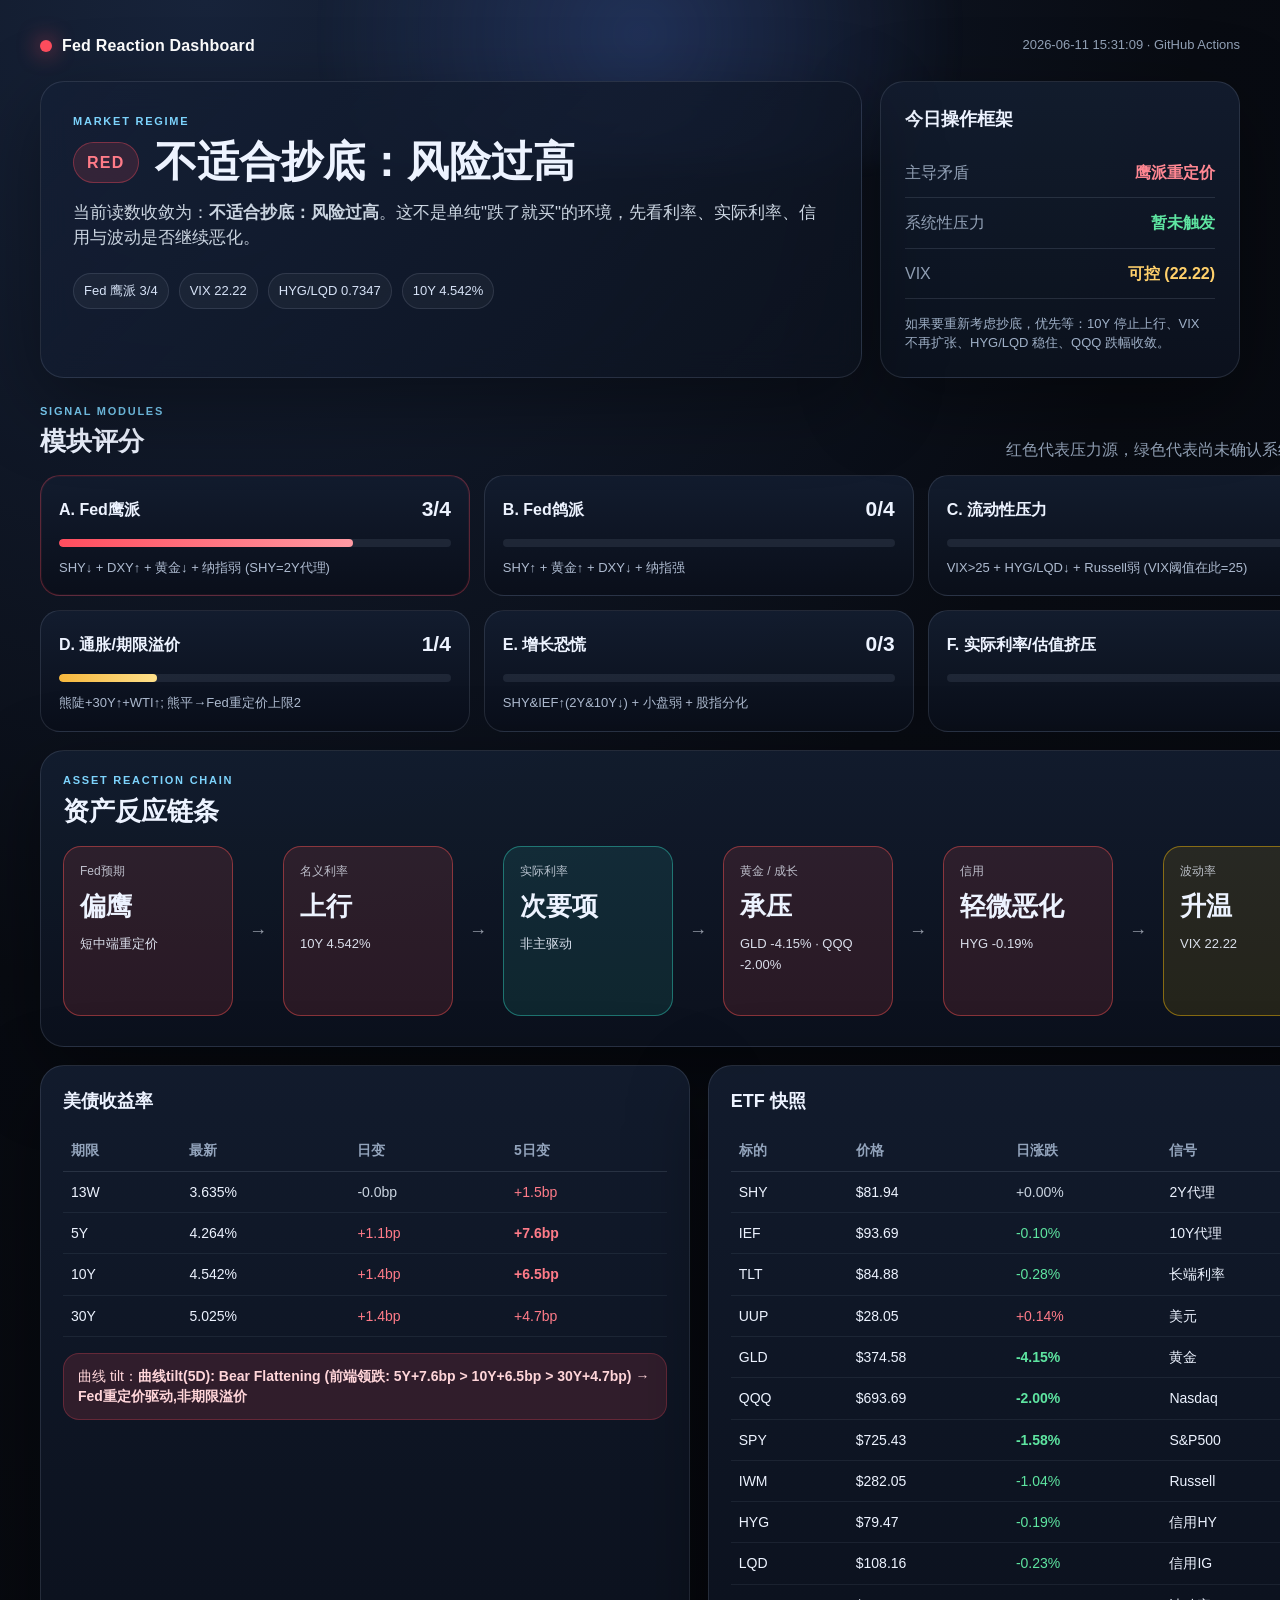
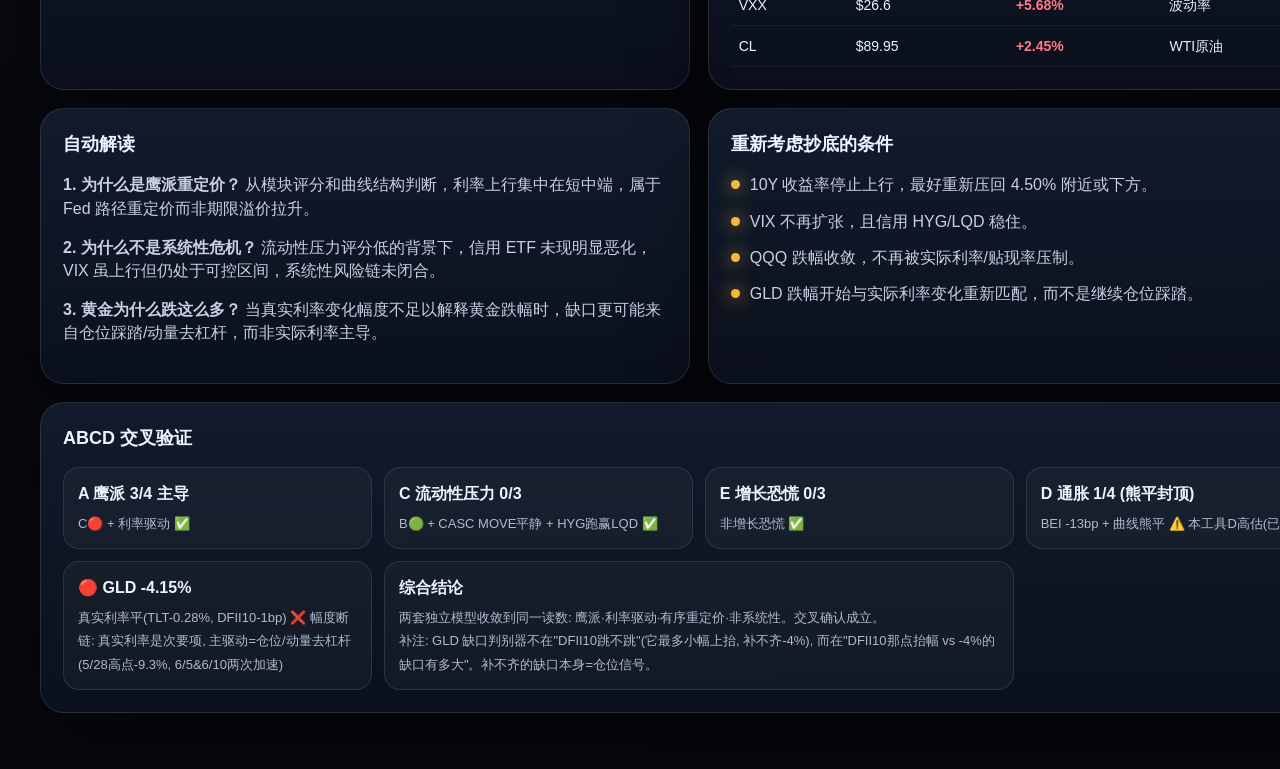
==== fed-reaction-dashboard/docs/index.html @ c5c2d690 "Fed reaction function dashboard - clean init (2026-06-11)" ====
<!doctype html>
<html lang="zh-CN">
<head>
  <meta charset="utf-8" />
  <meta name="viewport" content="width=device-width, initial-scale=1" />
  <title>Fed Reaction Dashboard</title>
  <link rel="stylesheet" href="assets/style.css" />
</head>
<body>
  <div class="app-shell">
    <header class="hero">
      <div class="hero-glow"></div>
      <nav class="topbar">
        <div class="brand">
          <span class="brand-dot"></span>
          <span>Fed Reaction Dashboard</span>
        </div>
        <div class="timestamp">2026-06-11 15:31:09 · GitHub Actions</div>
      </nav>

      <section class="hero-grid">
        <div class="hero-main card glass">
          <div class="eyebrow">Market Regime</div>
          <div class="status-row">
            <span class="status-pill red">RED</span>
            <h1>不适合抄底：风险过高</h1>
          </div>
          <p class="hero-copy">当前读数收敛为：<strong>不适合抄底：风险过高</strong>。这不是单纯"跌了就买"的环境，先看利率、实际利率、信用与波动是否继续恶化。</p>
          <div class="hero-tags">
            <span>Fed 鹰派 3/4</span>
            <span>VIX 22.22</span>
            <span>HYG/LQD 0.7347</span>
            <span>10Y 4.542%</span>
          </div>
        </div>

        <aside class="decision card">
          <div class="card-title">今日操作框架</div>
                    <div class="decision-line danger">
            <span>主导矛盾</span>
            <strong>鹰派重定价</strong>
          </div>
          <div class="decision-line ok">
            <span>系统性压力</span>
            <strong>暂未触发</strong>
          </div>
          <div class="decision-line warn">
            <span>VIX</span>
            <strong>可控 (22.22)</strong>
          </div>
          <p class="small-note">如果要重新考虑抄底，优先等：10Y 停止上行、VIX 不再扩张、HYG/LQD 稳住、QQQ 跌幅收敛。</p>
        </aside>
      </section>
    </header>

    <main>
      <section class="score-section">
        <div class="section-head">
          <div>
            <div class="eyebrow">Signal Modules</div>
            <h2>模块评分</h2>
          </div>
          <p>红色代表压力源，绿色代表尚未确认系统性风险。</p>
        </div>

        <div class="score-grid">
                    <article class="score-card hot">
            <div class="score-top"><span>A. Fed鹰派</span><b>3/4</b></div>
            <div class="meter"><span style="width:75%"></span></div>
            <p>SHY↓ + DXY↑ + 黄金↓ + 纳指弱 (SHY=2Y代理)</p>
          </article>
          <article class="score-card mute">
            <div class="score-top"><span>B. Fed鸽派</span><b>0/4</b></div>
            <div class="meter"><span style="width:0%"></span></div>
            <p>SHY↑ + 黄金↑ + DXY↓ + 纳指强</p>
          </article>
          <article class="score-card ok">
            <div class="score-top"><span>C. 流动性压力</span><b>0/3</b></div>
            <div class="meter"><span style="width:0%"></span></div>
            <p>VIX>25 + HYG/LQD↓ + Russell弱 (VIX阈值在此=25)</p>
          </article>
          <article class="score-card calm">
            <div class="score-top"><span>D. 通胀/期限溢价</span><b>1/4</b></div>
            <div class="meter"><span style="width:25%"></span></div>
            <p>熊陡+30Y↑+WTI↑; 熊平→Fed重定价上限2</p>
          </article>
          <article class="score-card ok">
            <div class="score-top"><span>E. 增长恐慌</span><b>0/3</b></div>
            <div class="meter"><span style="width:0%"></span></div>
            <p>SHY&IEF↑(2Y&10Y↓) + 小盘弱 + 股指分化</p>
          </article>
          <article class="score-card calm">
            <div class="score-top"><span>F. 实际利率/估值挤压</span><b>0/4</b></div>
            <div class="meter"><span style="width:0%"></span></div>
            <p></p>
          </article>
        </div>
      </section>

      <section class="chain-section card">
        <div class="section-head compact">
          <div>
            <div class="eyebrow">Asset Reaction Chain</div>
            <h2>资产反应链条</h2>
          </div>
        </div>
        <div class="chain-scroll">
          <div class="asset-chain">
                      <div class="chain-card danger">
              <div class="chain-label">Fed预期</div>
              <div class="chain-title">偏鹰</div>
              <div class="chain-value">短中端重定价</div>
            </div>
            <div class="chain-arrow">→</div>
            <div class="chain-card danger">
              <div class="chain-label">名义利率</div>
              <div class="chain-title">上行</div>
              <div class="chain-value">10Y 4.542%</div>
            </div>
            <div class="chain-arrow">→</div>
            <div class="chain-card neutral">
              <div class="chain-label">实际利率</div>
              <div class="chain-title">次要项</div>
              <div class="chain-value">非主驱动</div>
            </div>
            <div class="chain-arrow">→</div>
            <div class="chain-card danger">
              <div class="chain-label">黄金 / 成长</div>
              <div class="chain-title">承压</div>
              <div class="chain-value">GLD -4.15% · QQQ -2.00%</div>
            </div>
            <div class="chain-arrow">→</div>
            <div class="chain-card danger">
              <div class="chain-label">信用</div>
              <div class="chain-title">轻微恶化</div>
              <div class="chain-value">HYG -0.19%</div>
            </div>
            <div class="chain-arrow">→</div>
            <div class="chain-card warning">
              <div class="chain-label">波动率</div>
              <div class="chain-title">升温</div>
              <div class="chain-value">VIX 22.22</div>
            </div>
          </div>
        </div>
      </section>

      <section class="data-grid">
                <article class="card table-card">
          <div class="card-title">美债收益率</div>
          <table>
            <thead><tr><th>期限</th><th>最新</th><th>日变</th><th>5日变</th></tr></thead>
            <tbody>
              <tr><td>13W</td><td>3.635%</td><td class="flat">-0.0bp</td><td class="up">+1.5bp</td></tr>
              <tr><td>5Y</td><td>4.264%</td><td class="up">+1.1bp</td><td class="up strong">+7.6bp</td></tr>
              <tr><td>10Y</td><td>4.542%</td><td class="up">+1.4bp</td><td class="up strong">+6.5bp</td></tr>
              <tr><td>30Y</td><td>5.025%</td><td class="up">+1.4bp</td><td class="up">+4.7bp</td></tr>
            </tbody>
          </table>
          <div class="insight danger-soft">曲线 tilt：<strong>曲线tilt(5D): Bear Flattening (前端领跌: 5Y+7.6bp > 10Y+6.5bp > 30Y+4.7bp) → Fed重定价驱动,非期限溢价</strong></div>        </article>
                <article class="card table-card">
          <div class="card-title">ETF 快照</div>
          <table>
            <thead><tr><th>标的</th><th>价格</th><th>日涨跌</th><th>信号</th></tr></thead>
            <tbody>
              <tr><td>SHY</td><td>$81.94</td><td class="flat">+0.00%</td><td>2Y代理</td></tr>
              <tr><td>IEF</td><td>$93.69</td><td class="down">-0.10%</td><td>10Y代理</td></tr>
              <tr><td>TLT</td><td>$84.88</td><td class="down">-0.28%</td><td>长端利率</td></tr>
              <tr><td>UUP</td><td>$28.05</td><td class="up">+0.14%</td><td>美元</td></tr>
              <tr><td>GLD</td><td>$374.58</td><td class="down strong">-4.15%</td><td>黄金</td></tr>
              <tr><td>QQQ</td><td>$693.69</td><td class="down strong">-2.00%</td><td>Nasdaq</td></tr>
              <tr><td>SPY</td><td>$725.43</td><td class="down strong">-1.58%</td><td>S&P500</td></tr>
              <tr><td>IWM</td><td>$282.05</td><td class="down">-1.04%</td><td>Russell</td></tr>
              <tr><td>HYG</td><td>$79.47</td><td class="down">-0.19%</td><td>信用HY</td></tr>
              <tr><td>LQD</td><td>$108.16</td><td class="down">-0.23%</td><td>信用IG</td></tr>
              <tr><td>VXX</td><td>$26.6</td><td class="up strong">+5.68%</td><td>波动率</td></tr>
              <tr><td>CL</td><td>$89.95</td><td class="up strong">+2.45%</td><td>WTI原油</td></tr>
            </tbody>
          </table>
        </article>
      </section>

      <section class="explain-grid">
        <article class="card explain-card">
          <div class="card-title">自动解读</div>
          <p><strong>1. 为什么是鹰派重定价？</strong> 从模块评分和曲线结构判断，利率上行集中在短中端，属于 Fed 路径重定价而非期限溢价拉升。</p>
<p><strong>2. 为什么不是系统性危机？</strong> 流动性压力评分低的背景下，信用 ETF 未现明显恶化，VIX 虽上行但仍处于可控区间，系统性风险链未闭合。</p>
<p><strong>3. 黄金为什么跌这么多？</strong> 当真实利率变化幅度不足以解释黄金跌幅时，缺口更可能来自仓位踩踏/动量去杠杆，而非实际利率主导。</p>
        </article>

        <article class="card watch-card">
          <div class="card-title">重新考虑抄底的条件</div>
          <ul class="watch-list">
                        <li><span></span>10Y 收益率停止上行，最好重新压回 4.50% 附近或下方。</li>
            <li><span></span>VIX 不再扩张，且信用 HYG/LQD 稳住。</li>
            <li><span></span>QQQ 跌幅收敛，不再被实际利率/贴现率压制。</li>
            <li><span></span>GLD 跌幅开始与实际利率变化重新匹配，而不是继续仓位踩踏。</li>
          </ul>
        </article>
      </section>

      <section class="cross card">
        <div class="card-title">ABCD 交叉验证</div>
        <div class="cross-grid">
                    <div><b>A 鹰派 3/4 主导</b><span>C🔴 + 利率驱动 ✅</span></div>
          <div><b>C 流动性压力 0/3</b><span>B🟢 + CASC MOVE平静 + HYG跑赢LQD ✅</span></div>
          <div><b>E 增长恐慌 0/3</b><span>非增长恐慌 ✅</span></div>
          <div><b>D 通胀 1/4 (熊平封顶)</b><span>BEI -13bp + 曲线熊平 ⚠️ 本工具D高估(已修正)</span></div>
          <div><b>🔴 GLD -4.15%</b><span>真实利率平(TLT-0.28%, DFII10-1bp) ❌ 幅度断链: 真实利率是次要项, 主驱动=仓位/动量去杠杆(5/28高点-9.3%, 6/5&6/10两次加速)</span></div>
          <div class="wide"><b>综合结论</b><span>两套独立模型收敛到同一读数: 鹰派·利率驱动·有序重定价·非系统性。交叉确认成立。<br>补注: GLD 缺口判别器不在"DFII10跳不跳"(它最多小幅上抬, 补不齐-4%), 而在"DFII10那点抬幅 vs -4%的缺口有多大"。补不齐的缺口本身=仓位信号。</span></div>
        </div>
      </section>
    </main>
  </div>

  <script src="assets/app.js"></script>
</body>
</html>
---- fed-reaction-dashboard/docs/assets/style.css ----
:root{
  --bg:#080b12;
  --panel:#101725;
  --panel2:#131d2f;
  --text:#edf3ff;
  --muted:#94a3b8;
  --line:rgba(148,163,184,.18);
  --red:#ff4d5e;
  --red-soft:rgba(255,77,94,.14);
  --green:#31d084;
  --green-soft:rgba(49,208,132,.13);
  --amber:#f6b73c;
  --amber-soft:rgba(246,183,60,.14);
  --blue:#65a7ff;
  --shadow:0 24px 80px rgba(0,0,0,.38);
}
*{box-sizing:border-box}
body{margin:0;background:radial-gradient(circle at 16% 0%,#17233a 0,#080b12 38%,#06070b 100%);color:var(--text);font-family:-apple-system,BlinkMacSystemFont,"Segoe UI","PingFang SC","Microsoft YaHei",Arial,sans-serif;line-height:1.45}
.app-shell{max-width:1240px;margin:0 auto;padding:24px 20px 56px}
.hero{position:relative;padding:10px 0 18px}.hero-glow{position:absolute;inset:-120px 10% auto 10%;height:260px;background:radial-gradient(circle,rgba(92,137,255,.22),transparent 65%);filter:blur(8px);pointer-events:none}.topbar{position:relative;display:flex;justify-content:space-between;align-items:center;gap:20px;margin-bottom:24px;color:var(--muted)}
.brand{display:flex;align-items:center;gap:10px;color:#fff;font-weight:800;letter-spacing:.2px}.brand-dot{width:12px;height:12px;border-radius:50%;background:var(--red);box-shadow:0 0 22px var(--red)}.timestamp{font-size:13px}.hero-grid{position:relative;display:grid;grid-template-columns:1fr 360px;gap:18px}.card{background:linear-gradient(180deg,rgba(19,29,47,.92),rgba(12,18,30,.92));border:1px solid var(--line);border-radius:24px;box-shadow:var(--shadow)}.glass{background:linear-gradient(135deg,rgba(20,31,53,.86),rgba(12,18,30,.72));backdrop-filter:blur(14px)}.hero-main{padding:32px}.eyebrow{text-transform:uppercase;letter-spacing:.16em;font-size:11px;color:#7dd3fc;font-weight:800}.status-row{display:flex;align-items:center;gap:16px;margin:10px 0 12px;flex-wrap:wrap}.status-row h1{font-size:42px;line-height:1.05;margin:0}.status-pill{display:inline-flex;align-items:center;justify-content:center;border-radius:999px;padding:8px 13px;font-weight:900;letter-spacing:.08em}.status-pill.red{background:var(--red-soft);color:#ff7b88;border:1px solid rgba(255,77,94,.36)}.status-pill.green{background:var(--green-soft);color:#5ee5a1;border:1px solid rgba(49,208,132,.36)}.status-pill.yellow{background:var(--amber-soft);color:#ffd06b;border:1px solid rgba(246,183,60,.36)}.status-pill.deepred{background:rgba(255,26,26,.18);color:#ff4d4d;border:1px solid rgba(255,26,26,.45);box-shadow:0 0 18px rgba(255,26,26,.25)}.hero-copy{font-size:17px;color:#cbd5e1;max-width:790px}.hero-tags{display:flex;gap:10px;flex-wrap:wrap;margin-top:22px}.hero-tags span{padding:8px 10px;border:1px solid var(--line);border-radius:999px;background:rgba(255,255,255,.04);font-size:13px;color:#d7e3f7}.decision{padding:24px}.card-title{font-weight:900;font-size:18px;margin-bottom:16px}.decision-line{display:flex;justify-content:space-between;gap:12px;padding:13px 0;border-bottom:1px solid var(--line)}.decision-line span{color:var(--muted)}.decision-line.danger strong{color:#ff8792}.decision-line.ok strong{color:#5ee5a1}.decision-line.warn strong{color:#ffd06b}.small-note{font-size:13px;color:#9fb0c7;margin:16px 0 0}
main{display:grid;gap:18px}.section-head{display:flex;align-items:end;justify-content:space-between;gap:20px;margin:8px 0 14px}.section-head h2{margin:4px 0 0;font-size:26px}.section-head p{margin:0;color:var(--muted)}.score-grid{display:grid;grid-template-columns:repeat(3,1fr);gap:14px}.score-card{padding:18px;border-radius:20px;background:linear-gradient(180deg,rgba(19,29,47,.96),rgba(10,15,26,.96));border:1px solid var(--line)}.score-top{display:flex;justify-content:space-between;gap:10px;align-items:center;font-weight:900}.score-top b{font-size:21px}.score-card p{color:#aebbd0;font-size:13px;margin:12px 0 0}.meter{height:8px;border-radius:999px;background:rgba(148,163,184,.13);overflow:hidden;margin-top:14px}.meter span{display:block;height:100%;border-radius:999px;background:var(--muted)}.score-card.hot{border-color:rgba(255,77,94,.32);box-shadow:inset 0 0 0 1px rgba(255,77,94,.07)}.score-card.hot .meter span{background:linear-gradient(90deg,#ff4d5e,#ff9aa3)}.score-card.warn .meter span,.score-card.calm .meter span{background:linear-gradient(90deg,#f6b73c,#ffe08a)}.score-card.ok .meter span{background:linear-gradient(90deg,#31d084,#87f5bd)}.score-card.mute .meter span{background:#475569}
.chain-section{padding:22px}.compact{margin:0 0 16px}.chain-scroll{width:100%;overflow-x:auto;padding-bottom:8px}.asset-chain{display:flex;align-items:stretch;gap:14px;min-width:max-content}.chain-card{flex:0 0 170px;min-width:170px;min-height:170px;padding:16px;border-radius:18px;background:rgba(255,255,255,.04);border:1px solid rgba(255,255,255,.12);box-sizing:border-box;writing-mode:horizontal-tb;word-break:keep-all;overflow-wrap:normal;white-space:normal}.chain-label,.chain-title,.chain-value{writing-mode:horizontal-tb;transform:none;word-break:keep-all;overflow-wrap:break-word}.chain-label{font-size:12px;opacity:.75;margin-bottom:10px}.chain-title{font-size:26px;font-weight:800;line-height:1.2;margin-bottom:12px}.chain-value{font-size:13px;line-height:1.6;opacity:.9}.chain-arrow{flex:0 0 22px;display:flex;align-items:center;justify-content:center;opacity:.6;font-size:18px}.chain-card.danger{border-color:rgba(255,82,82,.45);background:rgba(255,82,82,.12)}.chain-card.warning{border-color:rgba(255,193,7,.45);background:rgba(255,193,7,.10)}.chain-card.neutral{border-color:rgba(50,210,190,.45);background:rgba(50,210,190,.10)}@media(max-width:768px){.chain-card{flex-basis:155px;min-width:155px}.chain-title{font-size:22px}}
.data-grid,.explain-grid{display:grid;grid-template-columns:1fr 1fr;gap:18px}.table-card{padding:22px;overflow:hidden}table{width:100%;border-collapse:collapse;font-size:14px}th{text-align:left;color:#93a4bc;font-weight:800;border-bottom:1px solid var(--line);padding:10px 8px}td{padding:10px 8px;border-bottom:1px solid rgba(148,163,184,.10)}tr:hover td{background:rgba(255,255,255,.03)}.up{color:#ff7b88}.down{color:#5ee5a1}.flat{color:#cbd5e1}.strong{font-weight:900}.insight{margin-top:16px;padding:12px 14px;border-radius:16px;font-size:14px}.danger-soft{background:var(--red-soft);border:1px solid rgba(255,77,94,.25);color:#ffd5d9}.explain-card,.watch-card,.cross{padding:22px}.explain-card p{color:#c6d1e2}.watch-list{list-style:none;padding:0;margin:0;display:grid;gap:13px}.watch-list li{display:flex;gap:10px;color:#c6d1e2}.watch-list li span{width:9px;height:9px;border-radius:50%;background:var(--amber);margin-top:7px;box-shadow:0 0 18px var(--amber);flex:0 0 auto}.cross-grid{display:grid;grid-template-columns:repeat(4,1fr);gap:12px}.cross-grid div{padding:14px;border:1px solid var(--line);border-radius:16px;background:rgba(255,255,255,.035)}.cross-grid b{display:block;margin-bottom:6px}.cross-grid span{color:#aebbd0;font-size:13px}.cross-grid .wide{grid-column:span 2}
@media(max-width:980px){.hero-grid,.data-grid,.explain-grid{grid-template-columns:1fr}.score-grid{grid-template-columns:1fr 1fr}.cross-grid{grid-template-columns:1fr 1fr}.status-row h1{font-size:34px}.topbar{align-items:flex-start;flex-direction:column;gap:8px}}
@media(max-width:620px){.app-shell{padding:16px 12px 36px}.hero-main{padding:22px}.decision,.table-card,.explain-card,.watch-card,.cross,.chain-section{padding:18px}.score-grid,.cross-grid{grid-template-columns:1fr}.cross-grid .wide{grid-column:auto}.status-row h1{font-size:28px}table{font-size:12px}th,td{padding:8px 6px}.hero-tags span{font-size:12px}}
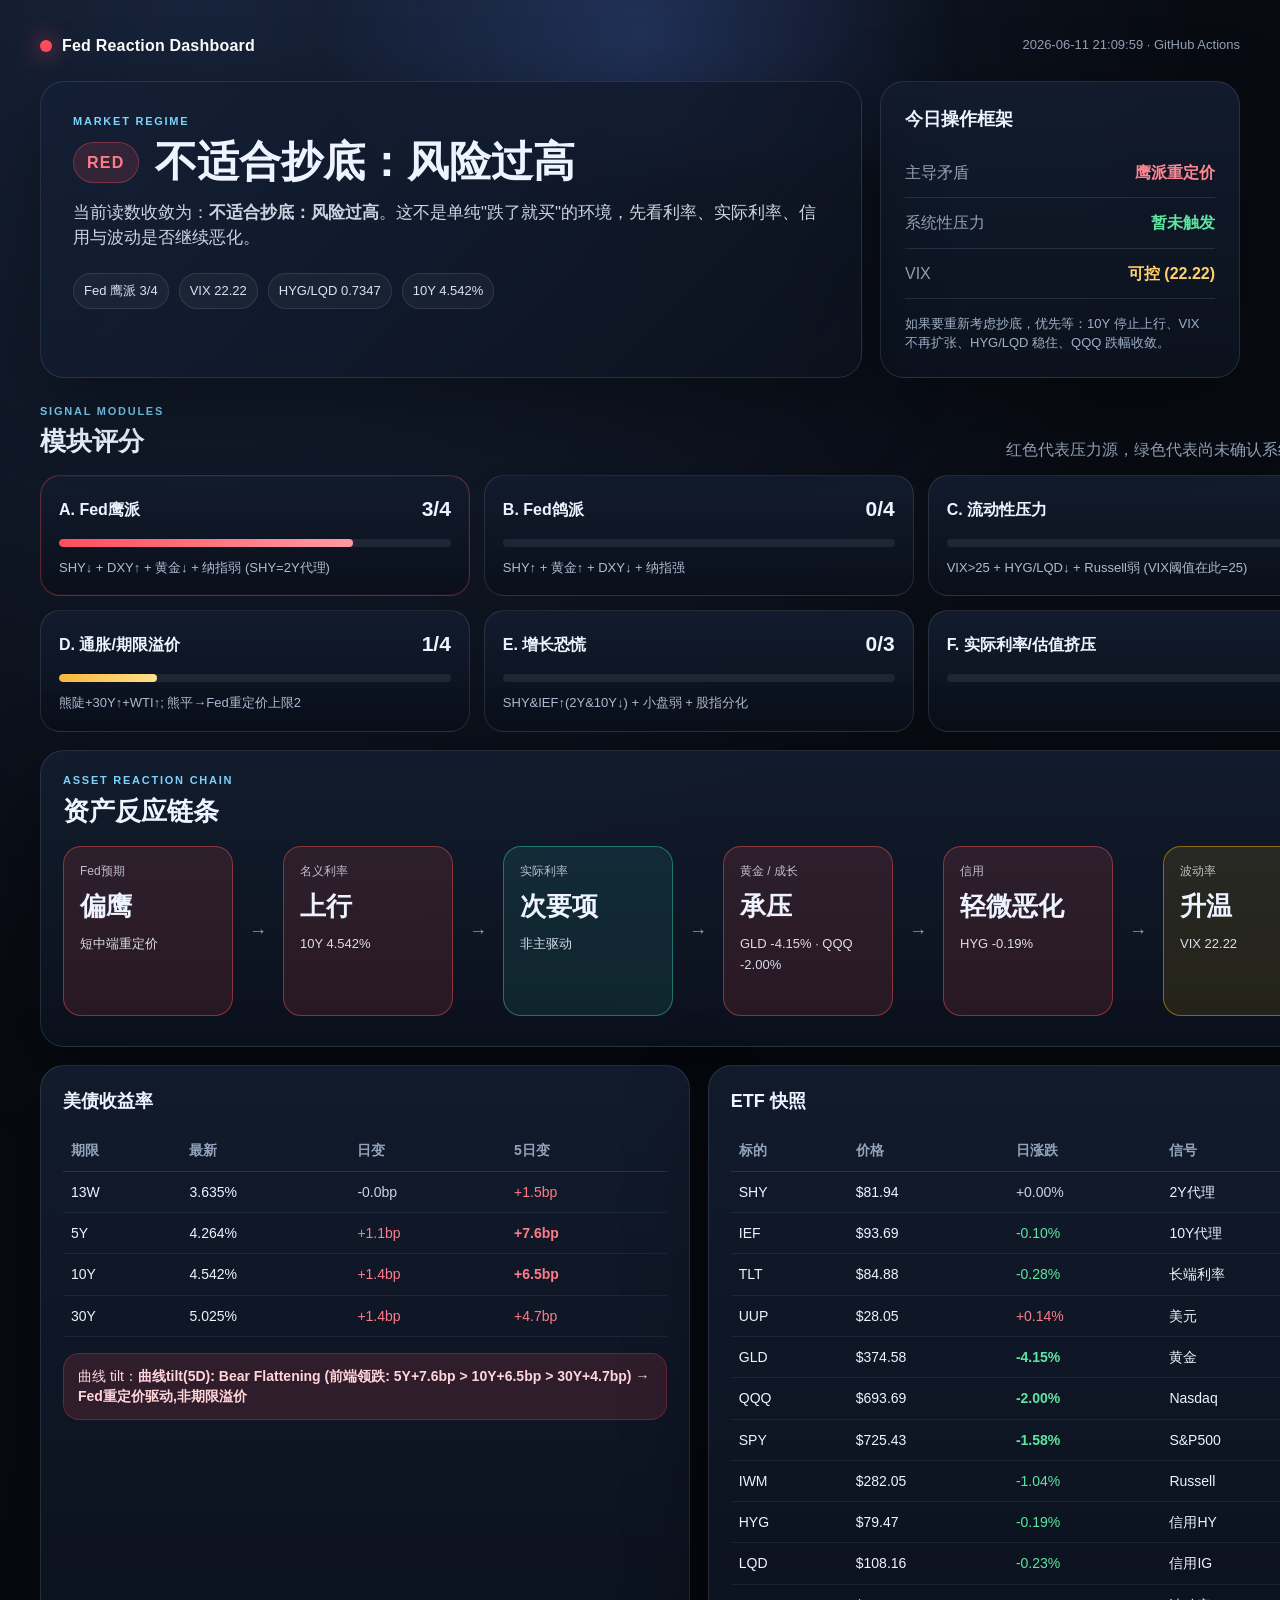
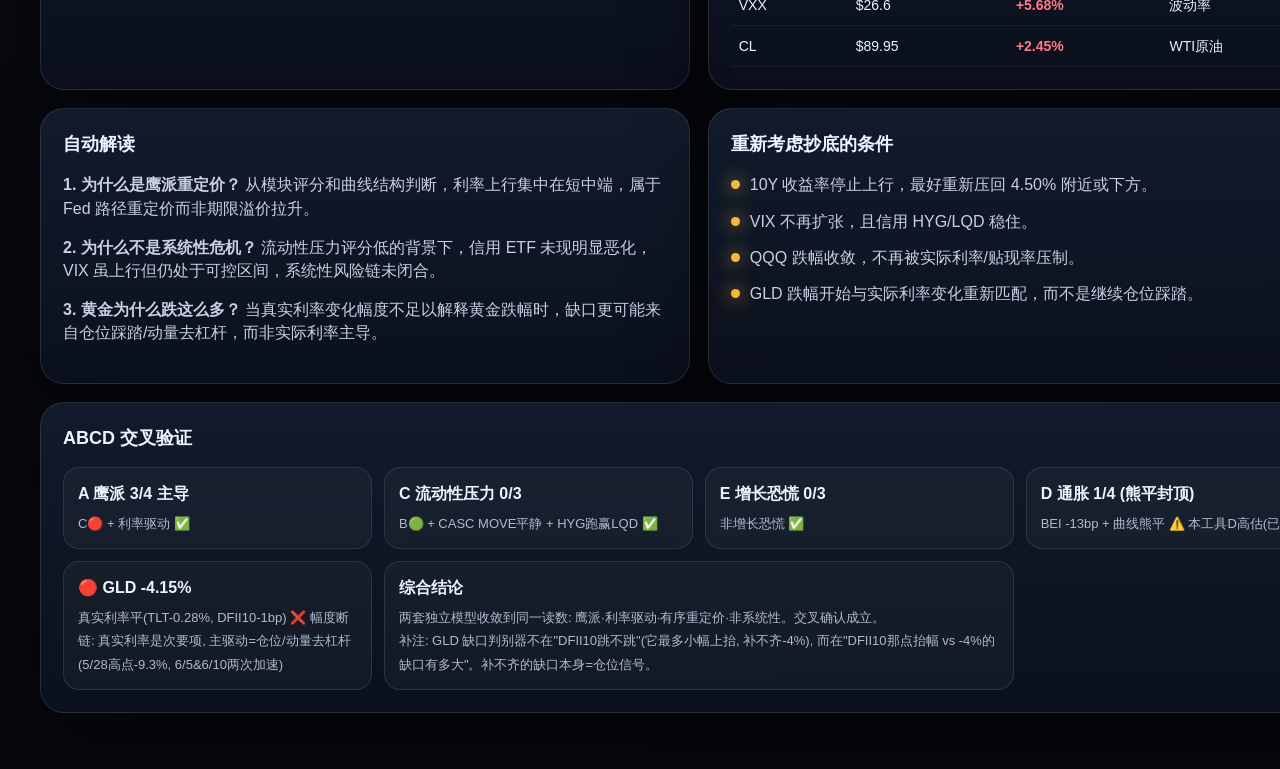
==== commit c6f62e10: "daily update 2026-06-11: Fed dashboard build" ====
--- a/fed-reaction-dashboard/docs/index.html
+++ b/fed-reaction-dashboard/docs/index.html
@@ -15,7 +15,7 @@
           <span class="brand-dot"></span>
           <span>Fed Reaction Dashboard</span>
         </div>
-        <div class="timestamp">2026-06-11 15:31:09 · GitHub Actions</div>
+        <div class="timestamp">2026-06-11 21:09:59 · GitHub Actions</div>
       </nav>
 
       <section class="hero-grid">
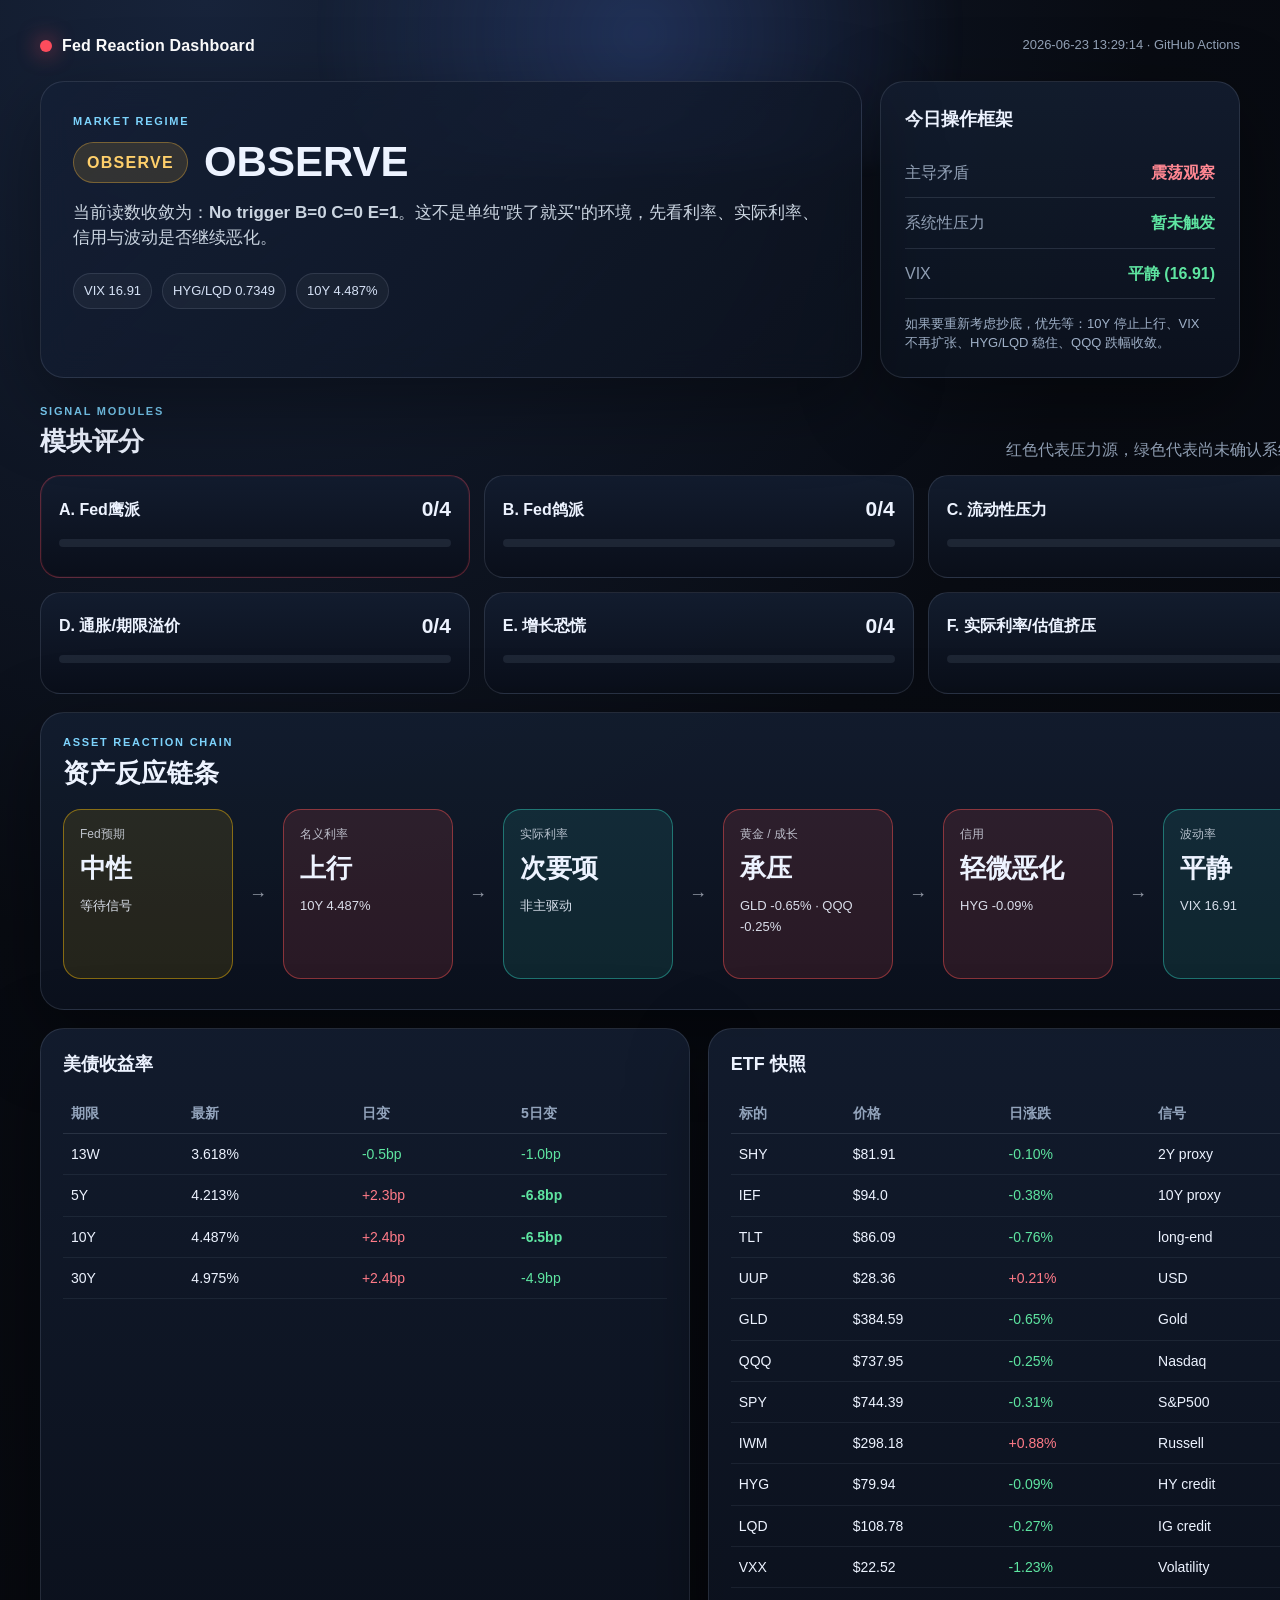
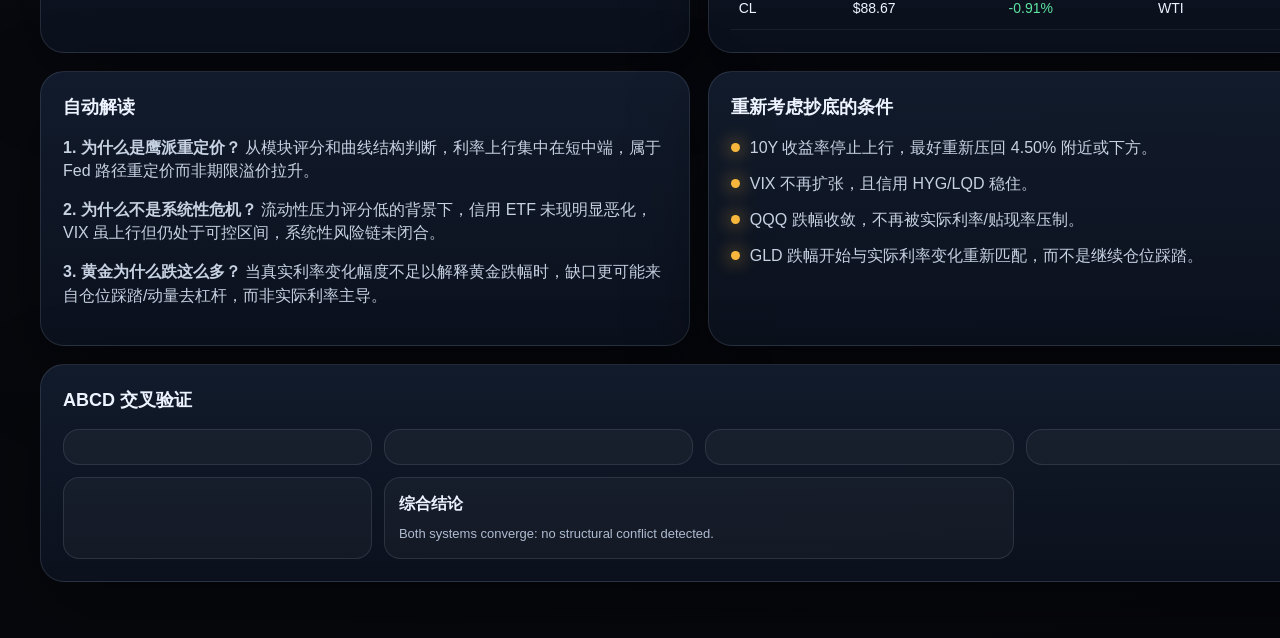
==== commit 73939640: "data: 2026-06-24 Fed Reaction Dashboard" ====
--- a/fed-reaction-dashboard/docs/index.html
+++ b/fed-reaction-dashboard/docs/index.html
@@ -15,22 +15,21 @@
           <span class="brand-dot"></span>
           <span>Fed Reaction Dashboard</span>
         </div>
-        <div class="timestamp">2026-06-11 21:09:59 · GitHub Actions</div>
+        <div class="timestamp">2026-06-23 13:29:14 · GitHub Actions</div>
       </nav>
 
       <section class="hero-grid">
         <div class="hero-main card glass">
           <div class="eyebrow">Market Regime</div>
           <div class="status-row">
-            <span class="status-pill red">RED</span>
-            <h1>不适合抄底：风险过高</h1>
-          </div>
-          <p class="hero-copy">当前读数收敛为：<strong>不适合抄底：风险过高</strong>。这不是单纯"跌了就买"的环境，先看利率、实际利率、信用与波动是否继续恶化。</p>
+            <span class="status-pill yellow">OBSERVE</span>
+            <h1>OBSERVE</h1>
+          </div>
+          <p class="hero-copy">当前读数收敛为：<strong>No trigger B=0 C=0 E=1</strong>。这不是单纯"跌了就买"的环境，先看利率、实际利率、信用与波动是否继续恶化。</p>
           <div class="hero-tags">
-            <span>Fed 鹰派 3/4</span>
-            <span>VIX 22.22</span>
-            <span>HYG/LQD 0.7347</span>
-            <span>10Y 4.542%</span>
+            <span>VIX 16.91</span>
+            <span>HYG/LQD 0.7349</span>
+            <span>10Y 4.487%</span>
           </div>
         </div>
 
@@ -38,15 +37,15 @@
           <div class="card-title">今日操作框架</div>
                     <div class="decision-line danger">
             <span>主导矛盾</span>
-            <strong>鹰派重定价</strong>
+            <strong>震荡观察</strong>
           </div>
           <div class="decision-line ok">
             <span>系统性压力</span>
             <strong>暂未触发</strong>
           </div>
-          <div class="decision-line warn">
+          <div class="decision-line ok">
             <span>VIX</span>
-            <strong>可控 (22.22)</strong>
+            <strong>平静 (16.91)</strong>
           </div>
           <p class="small-note">如果要重新考虑抄底，优先等：10Y 停止上行、VIX 不再扩张、HYG/LQD 稳住、QQQ 跌幅收敛。</p>
         </aside>
@@ -65,29 +64,29 @@
 
         <div class="score-grid">
                     <article class="score-card hot">
-            <div class="score-top"><span>A. Fed鹰派</span><b>3/4</b></div>
-            <div class="meter"><span style="width:75%"></span></div>
-            <p>SHY↓ + DXY↑ + 黄金↓ + 纳指弱 (SHY=2Y代理)</p>
+            <div class="score-top"><span>A. Fed鹰派</span><b>0/4</b></div>
+            <div class="meter"><span style="width:0%"></span></div>
+            <p></p>
           </article>
           <article class="score-card mute">
             <div class="score-top"><span>B. Fed鸽派</span><b>0/4</b></div>
             <div class="meter"><span style="width:0%"></span></div>
-            <p>SHY↑ + 黄金↑ + DXY↓ + 纳指强</p>
+            <p></p>
           </article>
           <article class="score-card ok">
-            <div class="score-top"><span>C. 流动性压力</span><b>0/3</b></div>
-            <div class="meter"><span style="width:0%"></span></div>
-            <p>VIX>25 + HYG/LQD↓ + Russell弱 (VIX阈值在此=25)</p>
-          </article>
-          <article class="score-card calm">
-            <div class="score-top"><span>D. 通胀/期限溢价</span><b>1/4</b></div>
-            <div class="meter"><span style="width:25%"></span></div>
-            <p>熊陡+30Y↑+WTI↑; 熊平→Fed重定价上限2</p>
+            <div class="score-top"><span>C. 流动性压力</span><b>0/4</b></div>
+            <div class="meter"><span style="width:0%"></span></div>
+            <p></p>
+          </article>
+          <article class="score-card warn">
+            <div class="score-top"><span>D. 通胀/期限溢价</span><b>0/4</b></div>
+            <div class="meter"><span style="width:0%"></span></div>
+            <p></p>
           </article>
           <article class="score-card ok">
-            <div class="score-top"><span>E. 增长恐慌</span><b>0/3</b></div>
-            <div class="meter"><span style="width:0%"></span></div>
-            <p>SHY&IEF↑(2Y&10Y↓) + 小盘弱 + 股指分化</p>
+            <div class="score-top"><span>E. 增长恐慌</span><b>0/4</b></div>
+            <div class="meter"><span style="width:0%"></span></div>
+            <p></p>
           </article>
           <article class="score-card calm">
             <div class="score-top"><span>F. 实际利率/估值挤压</span><b>0/4</b></div>
@@ -106,16 +105,16 @@
         </div>
         <div class="chain-scroll">
           <div class="asset-chain">
-                      <div class="chain-card danger">
+                      <div class="chain-card warning">
               <div class="chain-label">Fed预期</div>
-              <div class="chain-title">偏鹰</div>
-              <div class="chain-value">短中端重定价</div>
+              <div class="chain-title">中性</div>
+              <div class="chain-value">等待信号</div>
             </div>
             <div class="chain-arrow">→</div>
             <div class="chain-card danger">
               <div class="chain-label">名义利率</div>
               <div class="chain-title">上行</div>
-              <div class="chain-value">10Y 4.542%</div>
+              <div class="chain-value">10Y 4.487%</div>
             </div>
             <div class="chain-arrow">→</div>
             <div class="chain-card neutral">
@@ -127,19 +126,19 @@
             <div class="chain-card danger">
               <div class="chain-label">黄金 / 成长</div>
               <div class="chain-title">承压</div>
-              <div class="chain-value">GLD -4.15% · QQQ -2.00%</div>
+              <div class="chain-value">GLD -0.65% · QQQ -0.25%</div>
             </div>
             <div class="chain-arrow">→</div>
             <div class="chain-card danger">
               <div class="chain-label">信用</div>
               <div class="chain-title">轻微恶化</div>
-              <div class="chain-value">HYG -0.19%</div>
-            </div>
-            <div class="chain-arrow">→</div>
-            <div class="chain-card warning">
+              <div class="chain-value">HYG -0.09%</div>
+            </div>
+            <div class="chain-arrow">→</div>
+            <div class="chain-card neutral">
               <div class="chain-label">波动率</div>
-              <div class="chain-title">升温</div>
-              <div class="chain-value">VIX 22.22</div>
+              <div class="chain-title">平静</div>
+              <div class="chain-value">VIX 16.91</div>
             </div>
           </div>
         </div>
@@ -151,30 +150,30 @@
           <table>
             <thead><tr><th>期限</th><th>最新</th><th>日变</th><th>5日变</th></tr></thead>
             <tbody>
-              <tr><td>13W</td><td>3.635%</td><td class="flat">-0.0bp</td><td class="up">+1.5bp</td></tr>
-              <tr><td>5Y</td><td>4.264%</td><td class="up">+1.1bp</td><td class="up strong">+7.6bp</td></tr>
-              <tr><td>10Y</td><td>4.542%</td><td class="up">+1.4bp</td><td class="up strong">+6.5bp</td></tr>
-              <tr><td>30Y</td><td>5.025%</td><td class="up">+1.4bp</td><td class="up">+4.7bp</td></tr>
+              <tr><td>13W</td><td>3.618%</td><td class="down">-0.5bp</td><td class="down">-1.0bp</td></tr>
+              <tr><td>5Y</td><td>4.213%</td><td class="up">+2.3bp</td><td class="down strong">-6.8bp</td></tr>
+              <tr><td>10Y</td><td>4.487%</td><td class="up">+2.4bp</td><td class="down strong">-6.5bp</td></tr>
+              <tr><td>30Y</td><td>4.975%</td><td class="up">+2.4bp</td><td class="down">-4.9bp</td></tr>
             </tbody>
           </table>
-          <div class="insight danger-soft">曲线 tilt：<strong>曲线tilt(5D): Bear Flattening (前端领跌: 5Y+7.6bp > 10Y+6.5bp > 30Y+4.7bp) → Fed重定价驱动,非期限溢价</strong></div>        </article>
+        </article>
                 <article class="card table-card">
           <div class="card-title">ETF 快照</div>
           <table>
             <thead><tr><th>标的</th><th>价格</th><th>日涨跌</th><th>信号</th></tr></thead>
             <tbody>
-              <tr><td>SHY</td><td>$81.94</td><td class="flat">+0.00%</td><td>2Y代理</td></tr>
-              <tr><td>IEF</td><td>$93.69</td><td class="down">-0.10%</td><td>10Y代理</td></tr>
-              <tr><td>TLT</td><td>$84.88</td><td class="down">-0.28%</td><td>长端利率</td></tr>
-              <tr><td>UUP</td><td>$28.05</td><td class="up">+0.14%</td><td>美元</td></tr>
-              <tr><td>GLD</td><td>$374.58</td><td class="down strong">-4.15%</td><td>黄金</td></tr>
-              <tr><td>QQQ</td><td>$693.69</td><td class="down strong">-2.00%</td><td>Nasdaq</td></tr>
-              <tr><td>SPY</td><td>$725.43</td><td class="down strong">-1.58%</td><td>S&P500</td></tr>
-              <tr><td>IWM</td><td>$282.05</td><td class="down">-1.04%</td><td>Russell</td></tr>
-              <tr><td>HYG</td><td>$79.47</td><td class="down">-0.19%</td><td>信用HY</td></tr>
-              <tr><td>LQD</td><td>$108.16</td><td class="down">-0.23%</td><td>信用IG</td></tr>
-              <tr><td>VXX</td><td>$26.6</td><td class="up strong">+5.68%</td><td>波动率</td></tr>
-              <tr><td>CL</td><td>$89.95</td><td class="up strong">+2.45%</td><td>WTI原油</td></tr>
+              <tr><td>SHY</td><td>$81.91</td><td class="down">-0.10%</td><td>2Y proxy</td></tr>
+              <tr><td>IEF</td><td>$94.0</td><td class="down">-0.38%</td><td>10Y proxy</td></tr>
+              <tr><td>TLT</td><td>$86.09</td><td class="down">-0.76%</td><td>long-end</td></tr>
+              <tr><td>UUP</td><td>$28.36</td><td class="up">+0.21%</td><td>USD</td></tr>
+              <tr><td>GLD</td><td>$384.59</td><td class="down">-0.65%</td><td>Gold</td></tr>
+              <tr><td>QQQ</td><td>$737.95</td><td class="down">-0.25%</td><td>Nasdaq</td></tr>
+              <tr><td>SPY</td><td>$744.39</td><td class="down">-0.31%</td><td>S&P500</td></tr>
+              <tr><td>IWM</td><td>$298.18</td><td class="up">+0.88%</td><td>Russell</td></tr>
+              <tr><td>HYG</td><td>$79.94</td><td class="down">-0.09%</td><td>HY credit</td></tr>
+              <tr><td>LQD</td><td>$108.78</td><td class="down">-0.27%</td><td>IG credit</td></tr>
+              <tr><td>VXX</td><td>$22.52</td><td class="down">-1.23%</td><td>Volatility</td></tr>
+              <tr><td>CL</td><td>$88.67</td><td class="down">-0.91%</td><td>WTI</td></tr>
             </tbody>
           </table>
         </article>
@@ -202,12 +201,12 @@
       <section class="cross card">
         <div class="card-title">ABCD 交叉验证</div>
         <div class="cross-grid">
-                    <div><b>A 鹰派 3/4 主导</b><span>C🔴 + 利率驱动 ✅</span></div>
-          <div><b>C 流动性压力 0/3</b><span>B🟢 + CASC MOVE平静 + HYG跑赢LQD ✅</span></div>
-          <div><b>E 增长恐慌 0/3</b><span>非增长恐慌 ✅</span></div>
-          <div><b>D 通胀 1/4 (熊平封顶)</b><span>BEI -13bp + 曲线熊平 ⚠️ 本工具D高估(已修正)</span></div>
-          <div><b>🔴 GLD -4.15%</b><span>真实利率平(TLT-0.28%, DFII10-1bp) ❌ 幅度断链: 真实利率是次要项, 主驱动=仓位/动量去杠杆(5/28高点-9.3%, 6/5&6/10两次加速)</span></div>
-          <div class="wide"><b>综合结论</b><span>两套独立模型收敛到同一读数: 鹰派·利率驱动·有序重定价·非系统性。交叉确认成立。<br>补注: GLD 缺口判别器不在"DFII10跳不跳"(它最多小幅上抬, 补不齐-4%), 而在"DFII10那点抬幅 vs -4%的缺口有多大"。补不齐的缺口本身=仓位信号。</span></div>
+                    <div><b></b><span> </span></div>
+          <div><b></b><span> </span></div>
+          <div><b></b><span> </span></div>
+          <div><b></b><span> </span></div>
+          <div><b></b><span> </span></div>
+          <div class="wide"><b>综合结论</b><span>Both systems converge: no structural conflict detected.</span></div>
         </div>
       </section>
     </main>
